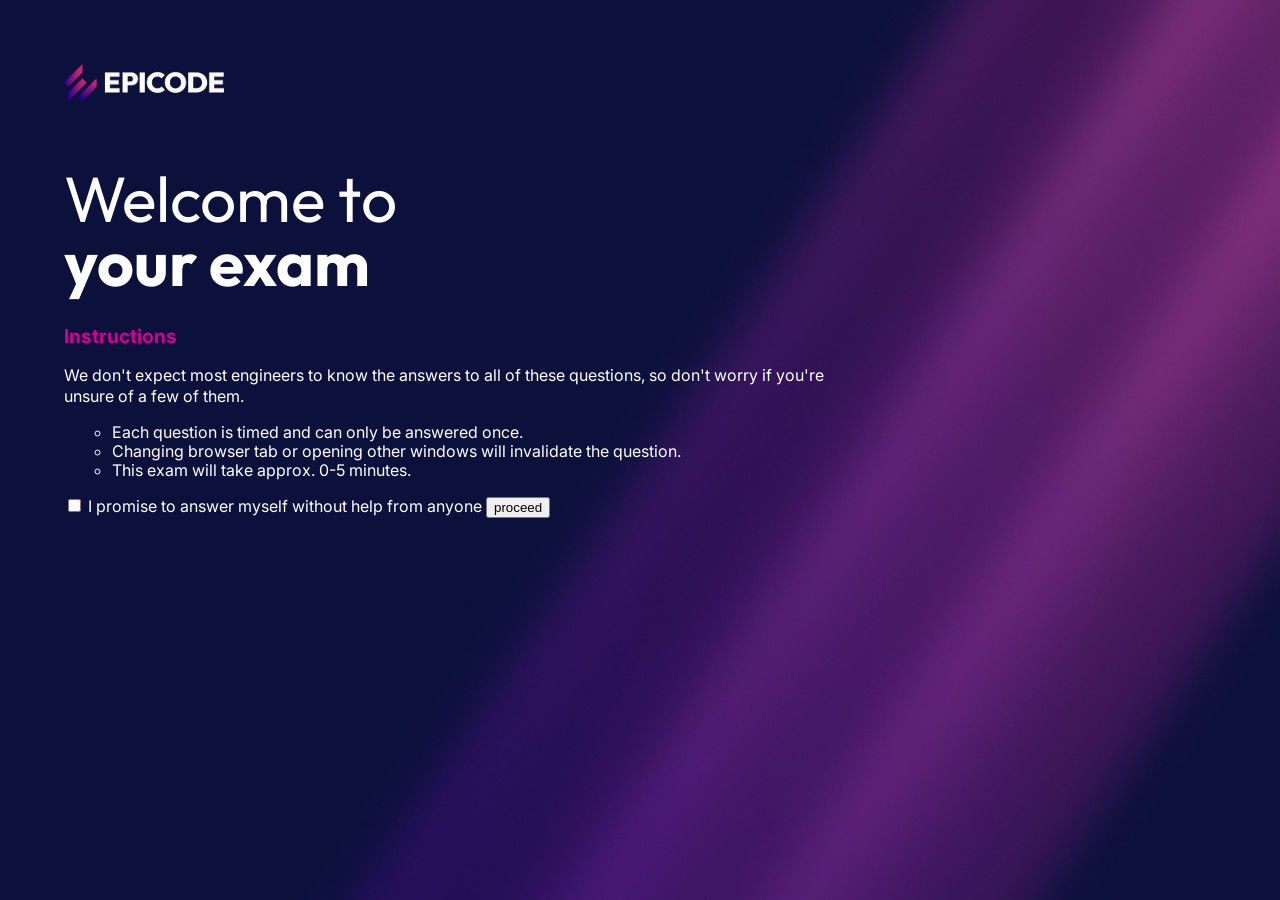
==== index.html @ ae2f1880 "Merge branch 'main' into Gianni-Funzionamento-stelle" ====
<!doctype html>
<html lang="en">
  <head>
    <meta charset="UTF-8" />
    <meta name="viewport" content="width=device-width, initial-scale=1.0" />
    <title>Welcome</title>
    <link rel="stylesheet" href="./assets/style/reset-style.css" />
    <link rel="stylesheet" href="./assets/style/normalize.css" />
    <link rel="stylesheet" href="./assets/style/style-base.css" />
  </head>
  <body>
    <div class="contenitore-generale">
      <header>
        <!-- Logo -->
        <img class="logo" src="./assets/img/epicode_logo.png" alt="" />
      </header>
      <main>
        <!-- titolo -->
        <section id="welcome-section">
          <h1>
            Welcome to <br />
            <span class="titles-bold">your exam</span>
          </h1>
          <!-- istruzioni -->
          <h4>Instructions</h4>
          <p>
            We don't expect most engineers to know the answers to all of these questions, so don't
            worry if you're unsure of a few of them.
          </p>
          <!-- lista -->
          <ul>
            <li>Each question is timed and can only be answered once.</li>
            <li>Changing browser tab or opening other windows will invalidate the question.</li>
            <li>This exam will take approx. 0-5 minutes.</li>
          </ul>
        </section>
        <!-- Promessa e bottone -->
        <section>
          <form>
            <input type="checkbox" id="checkbox-promise" />
            <label for="checkbox-promise"
              >I promise to answer myself without help from anyone</label
            >
            <button type="button">proceed</button>
          </form>
        </section>
      </main>
      <footer></footer>
    </div>
  </body>
</html>
---- assets/style/style-base.css ----
@import url("https://fonts.googleapis.com/css2?family=Inter:ital,opsz,wght@0,14..32,100..900;1,14..32,100..900&family=Outfit:wght@100..900&display=swap");

.no-display {
  display: none;
}
body {
  background-image: url(../img/bg.jpg);
  background-size: cover;
  color: white;
  font-family: "Inter", sans-serif;
  font-optical-sizing: auto;
  font-weight: 400;
  font-style: normal;
}

.logo {
  width: 10em;
}

.contenitore-generale {
  max-width: 1300px;
  margin: 0 auto;
  padding: 4em;
}

h1 {
  font-size: 4em;
  margin-bottom: 0.5em;
}

h1,
h2,
h3 {
  font-family: "Outfit", sans-serif;
  font-optical-sizing: auto;
  font-weight: 400;
  font-style: normal;
}

h4 {
  color: #d20094;
  font-size: 1.2em;
}

#welcome-section {
  max-width: 70%;
}

.titles-bold {
  font-weight: 700;
}

/* Stile Timer  Rilavorabile*/

.timer-container {
  position: relative;
  width: 120px;
  height: 120px;
  margin: 0 auto;
  display: flex;
  justify-content: center;
  align-items: center;
}

.timer-bg {
  fill: none; /* No fill; only stroke */
  stroke: #e0e0e0; /* Light gray background */
  stroke-width: 8; /* Thickness of the circle */
}

.progresso-timer {
  fill: none;
  stroke: #4caf50; /* linea Countdown */
  stroke-width: 8;
  stroke-linecap: round; /* fine linea arrotondato*/
  /* Stroke-dasharray: Total length of the stroke (circumference) */
  stroke-dasharray: 283; /* Circumference = 2πr (r=45 → 2*3.14*45 ≈ 283) */
  stroke-dashoffset: 0; /* Start with full circle visible */
  transition: stroke-dashoffset 1s linear; /* animazione */
}

.numeri-timer {
  position: absolute;
}
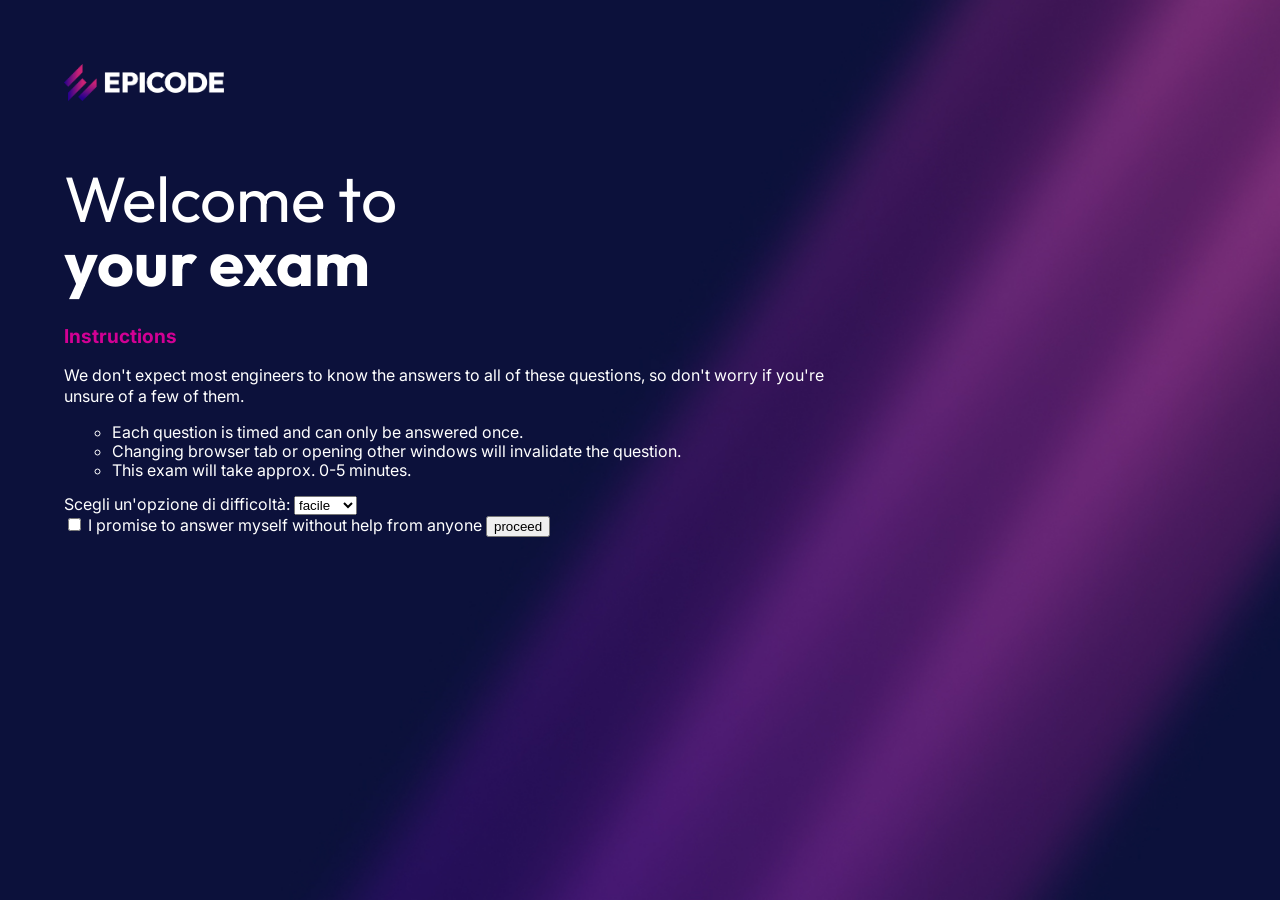
==== commit 1dad7caf: "Final commit star rating" ====
--- a/index.html
+++ b/index.html
@@ -33,6 +33,13 @@
             <li>Changing browser tab or opening other windows will invalidate the question.</li>
             <li>This exam will take approx. 0-5 minutes.</li>
           </ul>
+
+          <label for="scelta">Scegli un'opzione di difficoltà:</label>
+          <select name="scelta" id="scelta">
+            <option value="facile">facile</option>
+            <option value="medio">medio</option>
+            <option value="difficile">difficile</option>
+          </select>
         </section>
         <!-- Promessa e bottone -->
         <section>
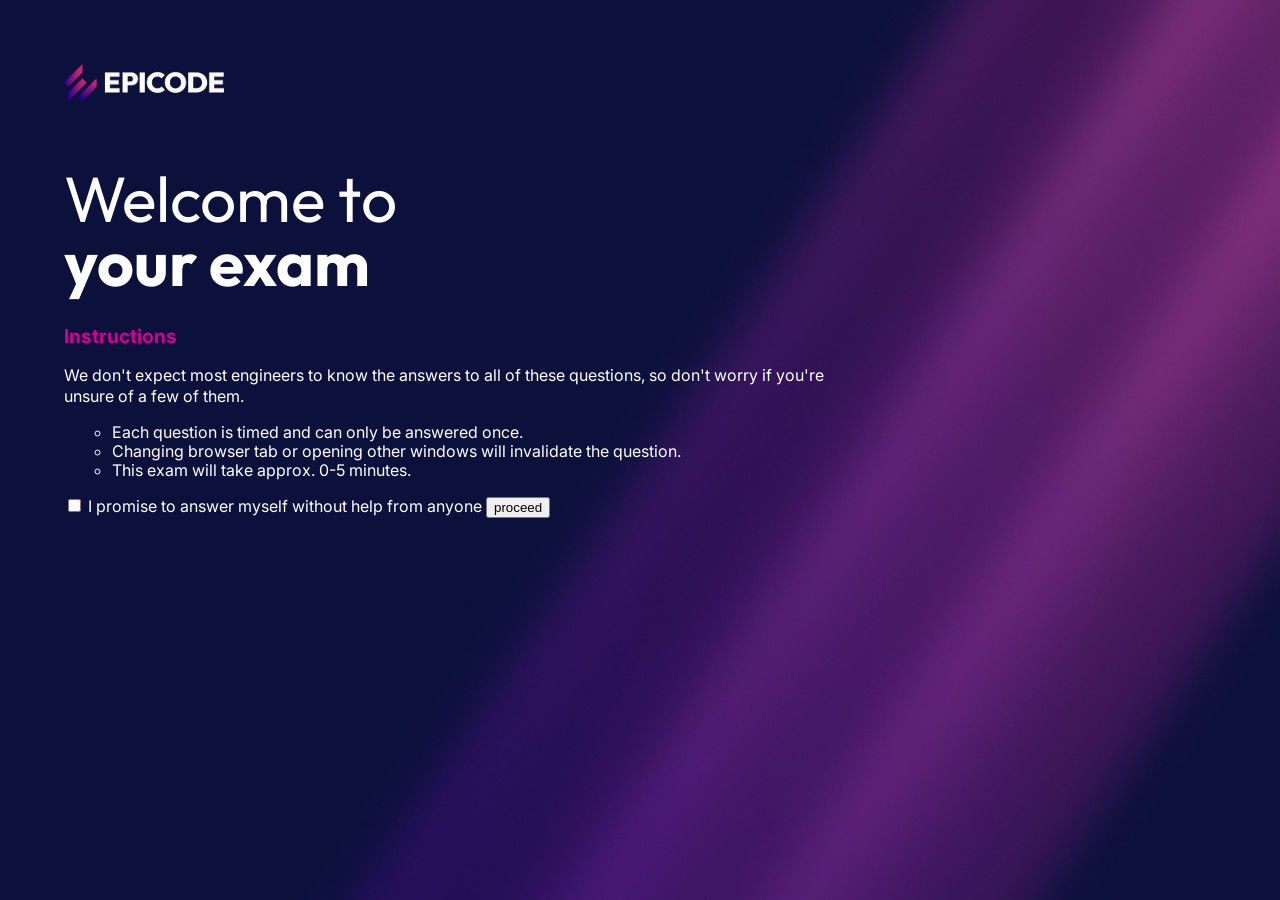
==== commit bf2a97eb: "timer provvisorio (salta di 2 e accellera" ====
--- a/index.html
+++ b/index.html
@@ -24,35 +24,32 @@
           <!-- istruzioni -->
           <h4>Instructions</h4>
           <p>
-            We don't expect most engineers to know the answers to all of these questions, so don't
-            worry if you're unsure of a few of them.
+            We don't expect most engineers to know the answers to all of these
+            questions, so don't worry if you're unsure of a few of them.
           </p>
           <!-- lista -->
           <ul>
             <li>Each question is timed and can only be answered once.</li>
-            <li>Changing browser tab or opening other windows will invalidate the question.</li>
+            <li>
+              Changing browser tab or opening other windows will invalidate the
+              question.
+            </li>
             <li>This exam will take approx. 0-5 minutes.</li>
           </ul>
-
-          <label for="scelta">Scegli un'opzione di difficoltà:</label>
-          <select name="scelta" id="scelta">
-            <option value="facile">facile</option>
-            <option value="medio">medio</option>
-            <option value="difficile">difficile</option>
-          </select>
         </section>
         <!-- Promessa e bottone -->
         <section>
-          <form>
-            <input type="checkbox" id="checkbox-promise" />
+          <form action="./pagina-test.html">
+            <input type="checkbox" id="checkbox-promise" required />
             <label for="checkbox-promise"
               >I promise to answer myself without help from anyone</label
             >
-            <button type="button">proceed</button>
+            <button type="submit">proceed</button>
           </form>
         </section>
       </main>
       <footer></footer>
     </div>
+    <script src="./assets/script/script.js"></script>
   </body>
 </html>
--- a/assets/style/style-base.css
+++ b/assets/style/style-base.css
@@ -2,6 +2,10 @@
 
 .no-display {
   display: none;
+}
+
+.text-center {
+  text-align: center;
 }
 body {
   background-image: url(../img/bg.jpg);
@@ -37,6 +41,10 @@
   font-style: normal;
 }
 
+h2 {
+  font-size: 3em;
+  font-weight: 700;
+}
 h4 {
   color: #d20094;
   font-size: 1.2em;
@@ -82,3 +90,51 @@
 .numeri-timer {
   position: absolute;
 }
+
+/*CSS pagina feedback */
+
+.feedback-box {
+  padding: 10px;
+  margin-bottom: 20px;
+}
+
+textarea {
+  width: 100%;
+  background: transparent;
+  color: white;
+  resize: none;
+  font-size: 14px;
+  border-style: none none solid none;
+  border-bottom: 2px solid #d20094;
+}
+
+textarea::placeholder {
+  color: #90a4ae;
+  font-family: "Inter", sans-serif;
+}
+
+.subtitle {
+  font-size: 1.5em;
+  color: #cfd8dc;
+  margin-bottom: 20px;
+  line-height: 1.4;
+}
+
+#stelline {
+  margin-bottom: 6em;
+}
+
+.btn {
+  padding: 12px 25px;
+  border: none;
+  color: #00363a;
+  filter: blur(px);
+  font-weight: 600;
+  cursor: pointer;
+  transition: 0.3s;
+  background-color: #00ffff;
+}
+
+.btn:hover {
+  box-shadow: 0 0 10px 5px #00ffff;
+}
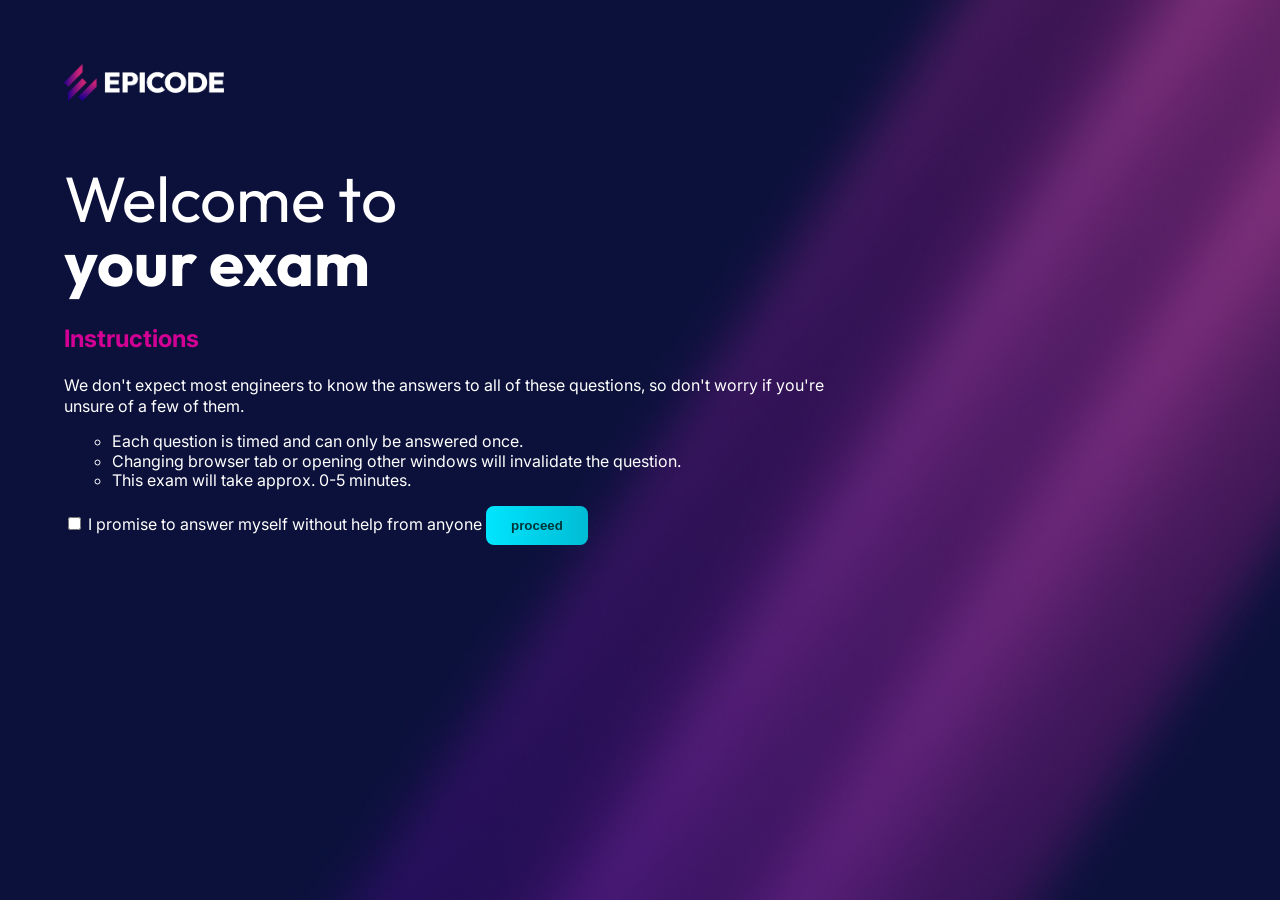
==== commit 2241c29f: "initial commit" ====
--- a/index.html
+++ b/index.html
@@ -24,16 +24,13 @@
           <!-- istruzioni -->
           <h4>Instructions</h4>
           <p>
-            We don't expect most engineers to know the answers to all of these
-            questions, so don't worry if you're unsure of a few of them.
+            We don't expect most engineers to know the answers to all of these questions, so don't
+            worry if you're unsure of a few of them.
           </p>
           <!-- lista -->
           <ul>
             <li>Each question is timed and can only be answered once.</li>
-            <li>
-              Changing browser tab or opening other windows will invalidate the
-              question.
-            </li>
+            <li>Changing browser tab or opening other windows will invalidate the question.</li>
             <li>This exam will take approx. 0-5 minutes.</li>
           </ul>
         </section>
@@ -44,7 +41,7 @@
             <label for="checkbox-promise"
               >I promise to answer myself without help from anyone</label
             >
-            <button type="submit">proceed</button>
+            <button class="btn" type="submit">proceed</button>
           </form>
         </section>
       </main>
--- a/assets/style/style-base.css
+++ b/assets/style/style-base.css
@@ -42,12 +42,12 @@
 }
 
 h2 {
-  font-size: 3em;
+  font-size: 2em;
   font-weight: 700;
 }
 h4 {
   color: #d20094;
-  font-size: 1.2em;
+  font-size: 1.5em;
 }
 
 #welcome-section {
@@ -127,14 +127,14 @@
 .btn {
   padding: 12px 25px;
   border: none;
+  border-radius: 8px;
+  background: linear-gradient(90deg, #00e5ff, #00bcd4);
   color: #00363a;
-  filter: blur(px);
   font-weight: 600;
   cursor: pointer;
   transition: 0.3s;
-  background-color: #00ffff;
 }
 
 .btn:hover {
-  box-shadow: 0 0 10px 5px #00ffff;
+  box-shadow: 0 5px 15px rgba(0, 229, 255, 0.4);
 }
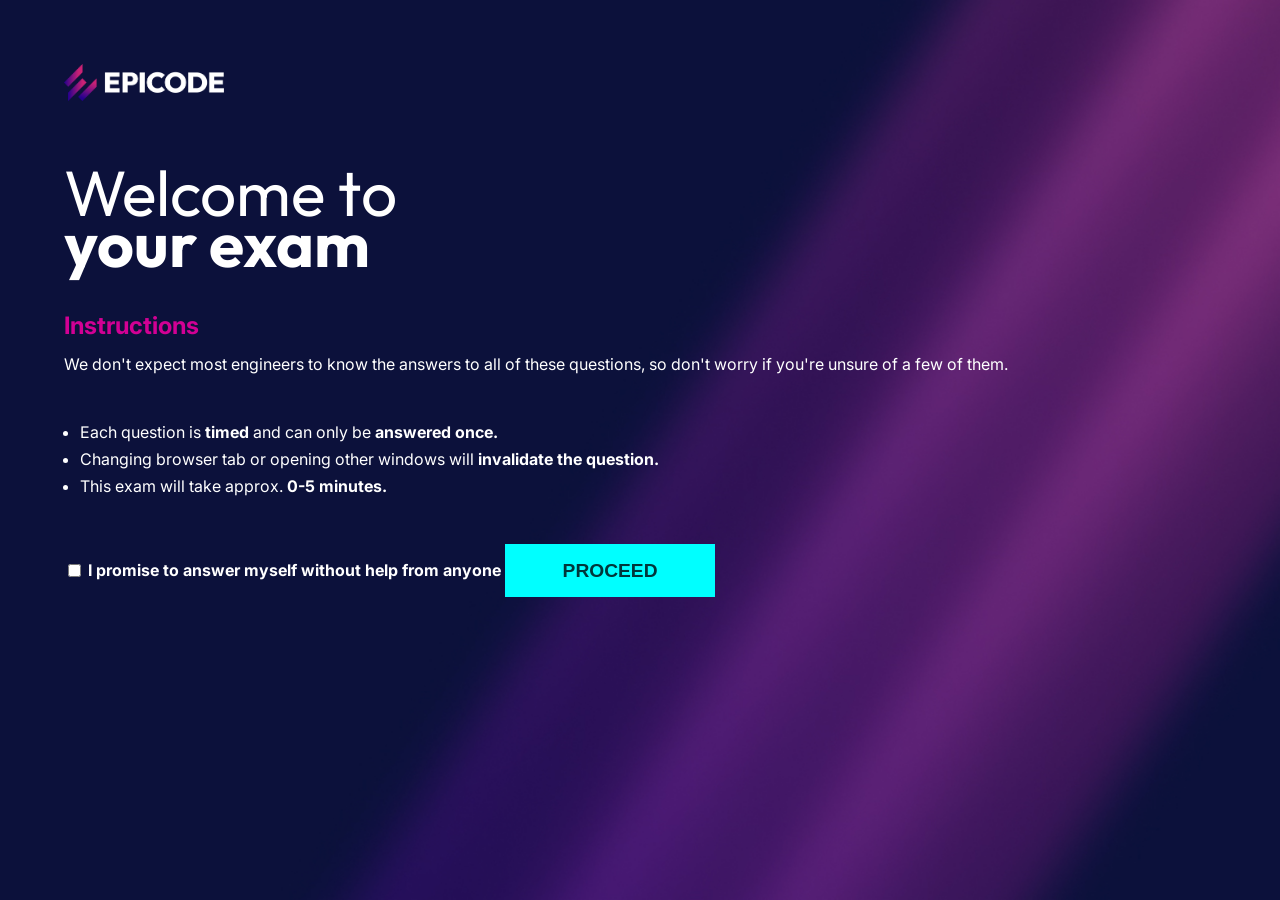
==== commit 4ddc52b0: "CSS update" ====
--- a/index.html
+++ b/index.html
@@ -19,7 +19,7 @@
         <section id="welcome-section">
           <h1>
             Welcome to <br />
-            <span class="titles-bold">your exam</span>
+            <span class="text-bold">your exam</span>
           </h1>
           <!-- istruzioni -->
           <h4>Instructions</h4>
@@ -29,9 +29,15 @@
           </p>
           <!-- lista -->
           <ul>
-            <li>Each question is timed and can only be answered once.</li>
-            <li>Changing browser tab or opening other windows will invalidate the question.</li>
-            <li>This exam will take approx. 0-5 minutes.</li>
+            <li>
+              Each question is <span class="text-bold">timed</span> and can only be
+              <span class="text-bold">answered once.</span>
+            </li>
+            <li>
+              Changing browser tab or opening other windows will
+              <span class="text-bold">invalidate the question.</span>
+            </li>
+            <li>This exam will take approx. <span class="text-bold">0-5 minutes.</span></li>
           </ul>
         </section>
         <!-- Promessa e bottone -->
@@ -39,7 +45,9 @@
           <form action="./pagina-test.html">
             <input type="checkbox" id="checkbox-promise" required />
             <label for="checkbox-promise"
-              >I promise to answer myself without help from anyone</label
+              ><span class="text-bold"
+                >I promise to answer myself without help from anyone</span
+              ></label
             >
             <button class="btn" type="submit">proceed</button>
           </form>
--- a/assets/style/style-base.css
+++ b/assets/style/style-base.css
@@ -1,4 +1,40 @@
 @import url("https://fonts.googleapis.com/css2?family=Inter:ital,opsz,wght@0,14..32,100..900;1,14..32,100..900&family=Outfit:wght@100..900&display=swap");
+
+/* Regole generali */
+body {
+  background-image: url(../img/bg.jpg);
+  background-size: cover;
+  color: white;
+  font-family: "Inter", sans-serif;
+  font-optical-sizing: auto;
+  font-weight: 400;
+  font-style: normal;
+}
+
+h1,
+h2,
+h3 {
+  font-family: "Outfit", sans-serif;
+  font-optical-sizing: auto;
+  font-weight: 400;
+  font-style: normal;
+  line-height: 0.8em;
+}
+
+h1 {
+  font-size: 4em;
+  margin-bottom: 0.7em;
+}
+
+h2 {
+  font-size: 2em;
+  font-weight: 700;
+}
+h4 {
+  color: #d20094;
+  font-size: 1.5em;
+  margin: 0;
+}
 
 .no-display {
   display: none;
@@ -7,14 +43,9 @@
 .text-center {
   text-align: center;
 }
-body {
-  background-image: url(../img/bg.jpg);
-  background-size: cover;
-  color: white;
-  font-family: "Inter", sans-serif;
-  font-optical-sizing: auto;
-  font-weight: 400;
-  font-style: normal;
+
+.text-bold {
+  font-weight: 700;
 }
 
 .logo {
@@ -27,35 +58,30 @@
   padding: 4em;
 }
 
-h1 {
-  font-size: 4em;
-  margin-bottom: 0.5em;
+.btn {
+  text-transform: uppercase;
+  padding: 0.8em 3em;
+  border: none;
+  background-color: #00ffff;
+  color: #00363a;
+  font-weight: 600;
+  font-size: 1.2em;
+  cursor: pointer;
+  transition: 0.3s;
 }
 
-h1,
-h2,
-h3 {
-  font-family: "Outfit", sans-serif;
-  font-optical-sizing: auto;
-  font-weight: 400;
-  font-style: normal;
+.btn:hover {
+  box-shadow: 0 0 15px 5px #00ffff80;
 }
 
-h2 {
-  font-size: 2em;
-  font-weight: 700;
+/*CSS Welcome Page*/
+
+#welcome-section ul {
+  margin: 3em 1em;
+  list-style-type: disc;
 }
-h4 {
-  color: #d20094;
-  font-size: 1.5em;
-}
-
-#welcome-section {
-  max-width: 70%;
-}
-
-.titles-bold {
-  font-weight: 700;
+#welcome-section li {
+  margin-bottom: 0.5em;
 }
 
 /* Stile Timer  Rilavorabile*/
@@ -123,18 +149,3 @@
 #stelline {
   margin-bottom: 6em;
 }
-
-.btn {
-  padding: 12px 25px;
-  border: none;
-  border-radius: 8px;
-  background: linear-gradient(90deg, #00e5ff, #00bcd4);
-  color: #00363a;
-  font-weight: 600;
-  cursor: pointer;
-  transition: 0.3s;
-}
-
-.btn:hover {
-  box-shadow: 0 5px 15px rgba(0, 229, 255, 0.4);
-}
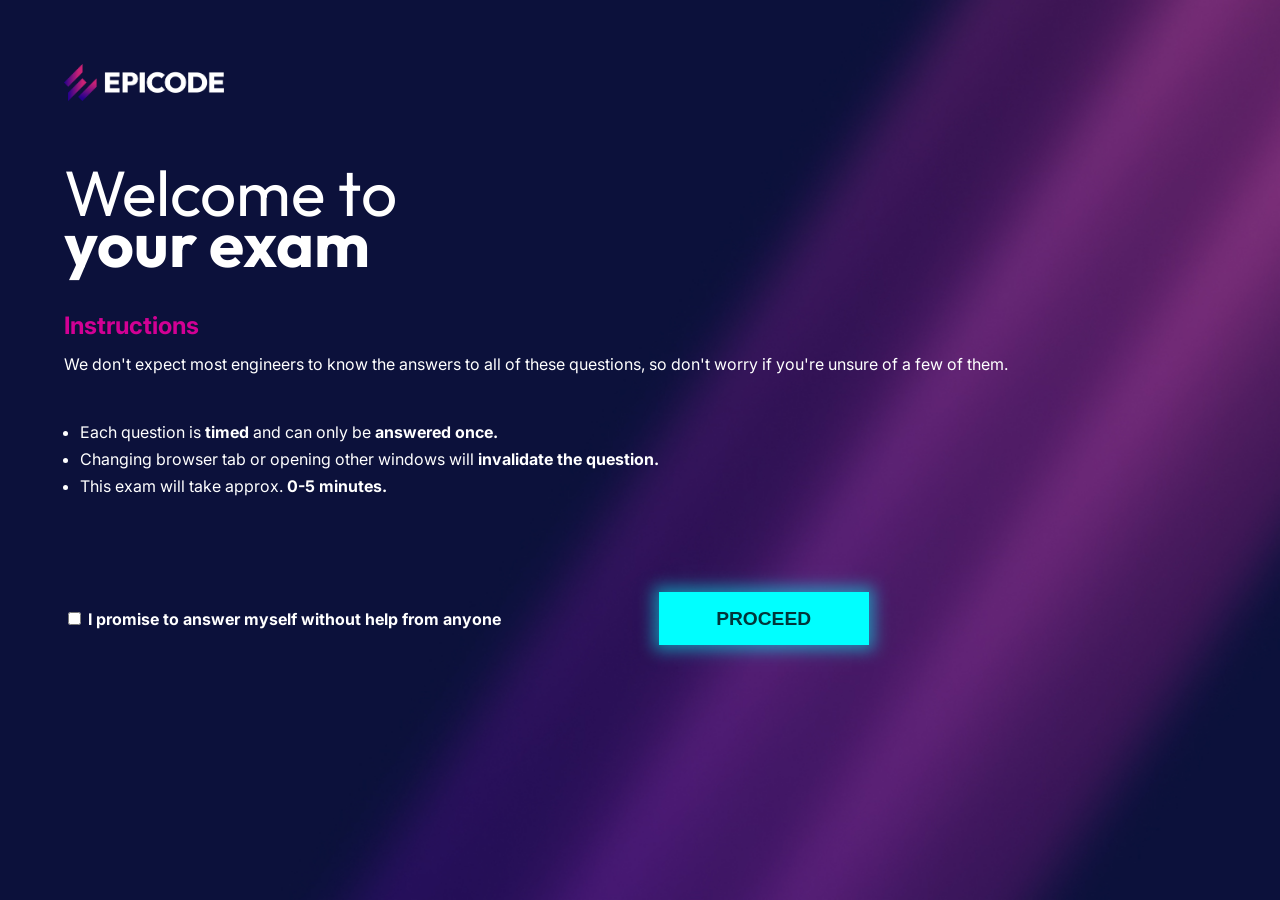
==== commit 06365344: "CSS welcome page" ====
--- a/index.html
+++ b/index.html
@@ -42,13 +42,12 @@
         </section>
         <!-- Promessa e bottone -->
         <section>
-          <form action="./pagina-test.html">
-            <input type="checkbox" id="checkbox-promise" required />
-            <label for="checkbox-promise"
-              ><span class="text-bold"
-                >I promise to answer myself without help from anyone</span
-              ></label
-            >
+          <form id="form-welcome" action="./pagina-test.html">
+            <label for="checkbox-promise">
+              <input type="checkbox" id="checkbox-promise" required />
+              <span class="checkmark"></span>
+              <span class="text-bold">I promise to answer myself without help from anyone</span>
+            </label>
             <button class="btn" type="submit">proceed</button>
           </form>
         </section>
--- a/assets/style/style-base.css
+++ b/assets/style/style-base.css
@@ -68,9 +68,6 @@
   font-size: 1.2em;
   cursor: pointer;
   transition: 0.3s;
-}
-
-.btn:hover {
   box-shadow: 0 0 15px 5px #00ffff80;
 }
 
@@ -82,6 +79,16 @@
 }
 #welcome-section li {
   margin-bottom: 0.5em;
+}
+
+#form-welcome {
+  margin-top: 6em;
+}
+
+#form-welcome button {
+  margin-left: 8em;
+  display: inline-block;
+  text-align: end;
 }
 
 /* Stile Timer  Rilavorabile*/
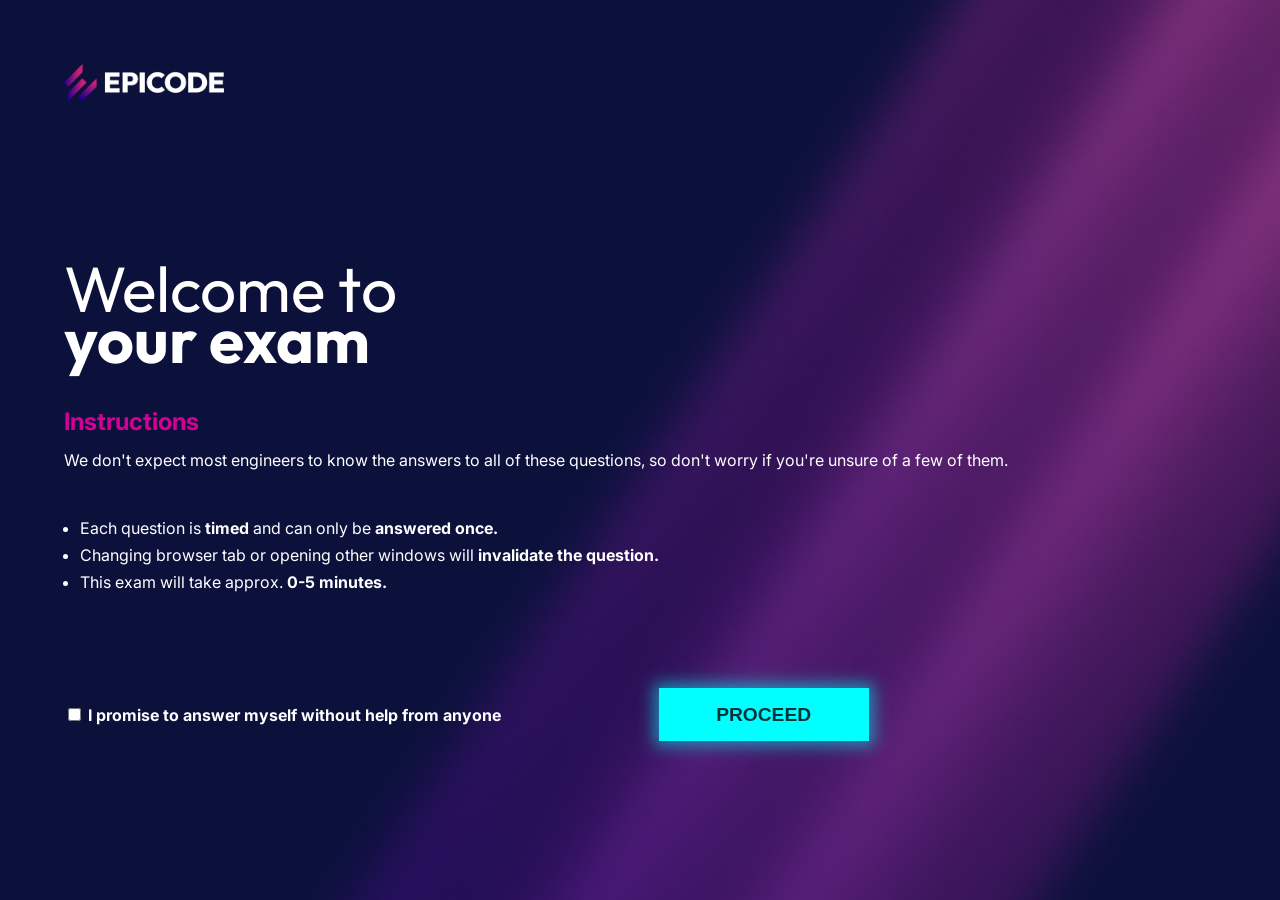
==== commit d825ad3c: "welcome done" ====
--- a/index.html
+++ b/index.html
@@ -11,8 +11,9 @@
   <body>
     <div class="contenitore-generale">
       <header>
-        <!-- Logo -->
-        <img class="logo" src="./assets/img/epicode_logo.png" alt="" />
+        <div class="logo">
+          <img src="./assets/img/epicode_logo.png" alt="Logo Epicode" />
+        </div>
       </header>
       <main>
         <!-- titolo -->
--- a/assets/style/style-base.css
+++ b/assets/style/style-base.css
@@ -9,6 +9,10 @@
   font-optical-sizing: auto;
   font-weight: 400;
   font-style: normal;
+}
+
+header {
+  margin-bottom: 10em;
 }
 
 h1,
@@ -49,6 +53,11 @@
 }
 
 .logo {
+  display: inline-block;
+  width: fit-content;
+}
+
+.logo img {
   width: 10em;
 }
 
@@ -91,33 +100,40 @@
   text-align: end;
 }
 
+/* CSS pagina test*/
+
 /* Stile Timer  Rilavorabile*/
 
 .timer-container {
-  position: relative;
   width: 120px;
   height: 120px;
-  margin: 0 auto;
+  margin: 0;
   display: flex;
   justify-content: center;
   align-items: center;
+  float: right;
+  margin: 10px;
 }
 
 .timer-bg {
   fill: none; /* No fill; only stroke */
-  stroke: #e0e0e0; /* Light gray background */
+  stroke: #e0e0e07d; /* Light gray background */
   stroke-width: 8; /* Thickness of the circle */
 }
 
 .progresso-timer {
   fill: none;
-  stroke: #4caf50; /* linea Countdown */
-  stroke-width: 8;
+  stroke: #00ffff; /* linea Countdown */
+  stroke-width: 10;
   stroke-linecap: round; /* fine linea arrotondato*/
   /* Stroke-dasharray: Total length of the stroke (circumference) */
   stroke-dasharray: 283; /* Circumference = 2πr (r=45 → 2*3.14*45 ≈ 283) */
   stroke-dashoffset: 0; /* Start with full circle visible */
   transition: stroke-dashoffset 1s linear; /* animazione */
+}
+.numeri-timer {
+  font-family: "Outfit", sans-serif;
+  font-size: 3em;
 }
 
 .numeri-timer {
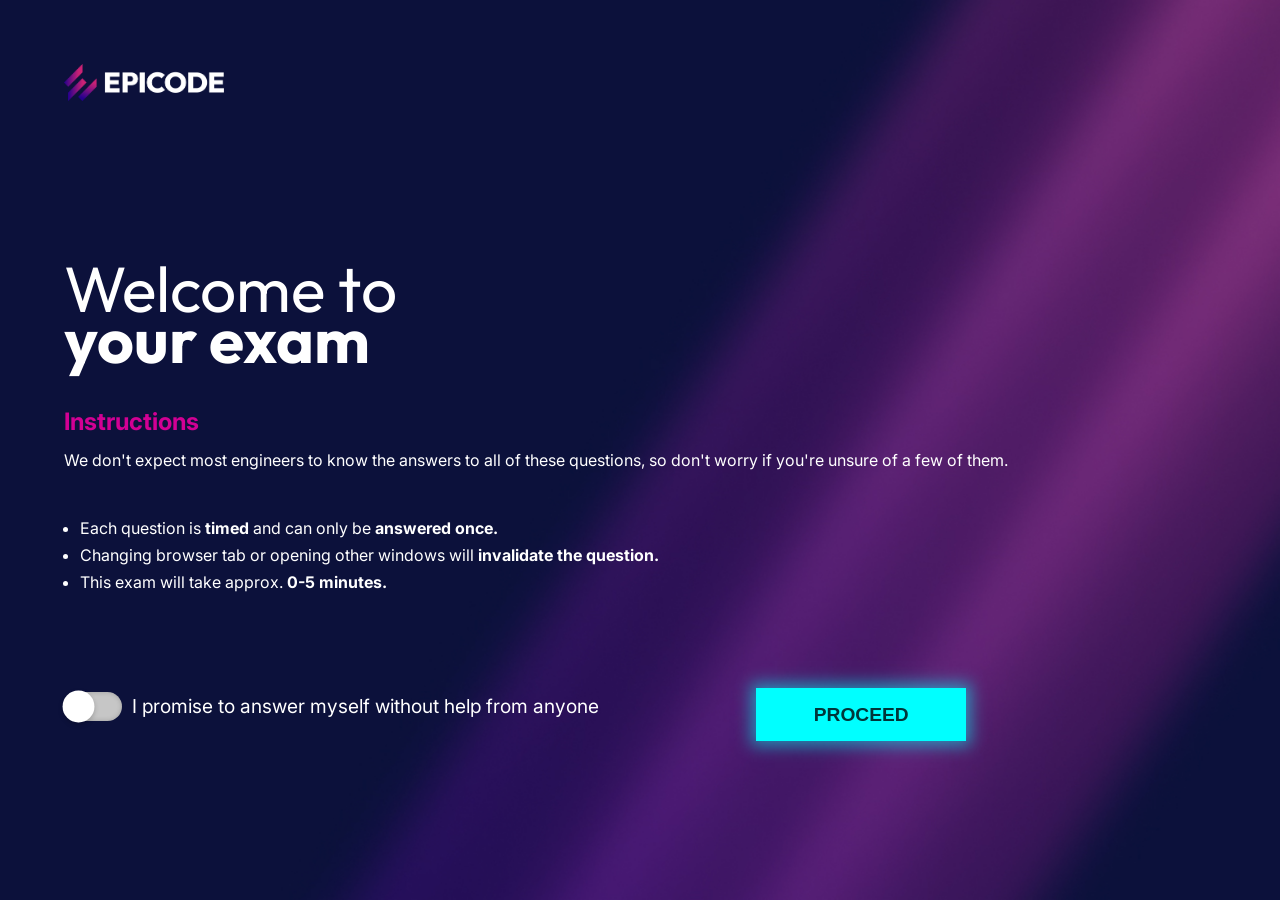
==== commit e4ebcdaa: "Update index.html" ====
--- a/index.html
+++ b/index.html
@@ -47,7 +47,7 @@
             <label for="checkbox-promise">
               <input type="checkbox" id="checkbox-promise" required />
               <span class="checkmark"></span>
-              <span class="text-bold">I promise to answer myself without help from anyone</span>
+              <span>I promise to answer myself without help from anyone</span>
             </label>
             <button class="btn" type="submit">proceed</button>
           </form>
--- a/assets/style/style-base.css
+++ b/assets/style/style-base.css
@@ -59,6 +59,10 @@
 
 .logo img {
   width: 10em;
+}
+
+label {
+  font-size: 1.2em;
 }
 
 .contenitore-generale {
@@ -80,6 +84,22 @@
   box-shadow: 0 0 15px 5px #00ffff80;
 }
 
+button {
+  background: transparent;
+  color: white;
+  border: 2px solid white;
+  padding: 18px 60px;
+  font-size: 1.8rem;
+  font-weight: 700;
+  cursor: pointer;
+  transition: 0.3s ease;
+}
+
+button:hover {
+  background: white;
+  color: #00363a;
+}
+
 /*CSS Welcome Page*/
 
 #welcome-section ul {
@@ -97,18 +117,157 @@
 #form-welcome button {
   margin-left: 8em;
   display: inline-block;
-  text-align: end;
-}
-
-/* CSS pagina test*/
-
-/* Stile Timer  Rilavorabile*/
+}
+
+/* CSS pagina test inizio e bottoni*/
+
+#form-difficoltà #scelta {
+  font-size: 1.3em;
+  margin: 0 1em 0 0.2em;
+  border: none;
+  border-radius: 0;
+  background-color: #00ffff;
+  color: #00363a;
+  text-transform: uppercase;
+}
+
+#form-domande button {
+  width: 20%;
+  padding: 0.8em 3em;
+  border: none;
+  box-shadow:
+    0 -1px 0px 2px #ffffff97,
+    0 -1px 0px 2px #ffffffe8;
+  border-radius: 50px;
+  color: #fff;
+  background-color: #ffffff4a;
+  font-weight: 600;
+  font-size: 1em;
+  cursor: pointer;
+  margin-bottom: 1em;
+}
+
+#form-domande button:hover {
+  background: linear-gradient(to bottom, #d20094, #900080);
+}
+
+#scelta option {
+  font-size: 0.9em;
+}
+
+#form-difficoltà .btn {
+  margin: 2em 0;
+  display: block;
+}
+
+#question-count {
+  font-family: "Outfit", sans-serif;
+  font-size: 1.2em;
+  text-align: center;
+}
+
+#question-count span {
+  color: #d20094;
+}
+
+/*CSS Torta con scritte all'interno*/
+.results-page header {
+  margin: 0;
+}
+
+.results-page {
+  width: 100%;
+  position: relative;
+}
+
+.content {
+  display: flex;
+  align-items: center;
+  justify-content: center;
+  gap: 60px;
+  margin-top: 3em;
+}
+
+.titolo {
+  text-align: center;
+}
+
+.side,
+.chart-inner {
+  display: inline-block;
+  text-align: center;
+}
+.button-wrapper {
+  margin-top: 50px;
+  text-align: center;
+}
+
+.side h2 {
+  font-size: 4rem;
+  font-weight: 300;
+  margin-bottom: 10px;
+}
+
+.side .percent {
+  font-size: 4.2rem;
+  font-weight: 800;
+  line-height: 1;
+  margin-bottom: 8px;
+}
+
+.side p {
+  font-size: 1.8rem;
+  color: #e8e8e8;
+}
+
+.chart-inner h3 {
+  font-size: 1.8rem;
+  font-weight: 700;
+  margin-bottom: 8px;
+}
+
+.chart-inner .highlight,
+.chart-inner .highlight-bocciato {
+  color: #19dbe3;
+  font-size: 1.8rem;
+  font-weight: 800;
+  margin-bottom: 20px;
+}
+.chart-inner .highlight-bocciato {
+  color: #d20094;
+}
+
+.chart-inner p {
+  font-size: 1rem;
+  line-height: 1.4;
+  color: #f2f2f2;
+  margin-bottom: 8px;
+}
+
+canvas {
+  width: 600px;
+  height: 600px;
+}
+
+.grafico {
+  position: relative;
+}
+.chart-inner {
+  position: absolute;
+  box-sizing: border-box;
+  top: 10em;
+  right: 0;
+  padding: 0 8em;
+}
+
+/* Stile Timer*/
 
 .timer-container {
   width: 120px;
   height: 120px;
   margin: 0;
   display: flex;
+  flex-direction: column;
   justify-content: center;
   align-items: center;
   float: right;
@@ -152,9 +311,10 @@
   background: transparent;
   color: white;
   resize: none;
-  font-size: 14px;
-  border-style: none none solid none;
+  border: none;
   border-bottom: 2px solid #d20094;
+  font-family: "Inter", sans-serif;
+  height: 5em;
 }
 
 textarea::placeholder {
@@ -172,3 +332,55 @@
 #stelline {
   margin-bottom: 6em;
 }
+
+/* Label resa relativa per consentire di modificare lo switch */
+label[for="checkbox-promise"] {
+  position: relative;
+  display: inline-flex;
+  align-items: center;
+  gap: 10px;
+  cursor: pointer;
+}
+
+/* L'input originiale viene nascosto ma è sempre cliccabile */
+#checkbox-promise {
+  opacity: 0;
+  position: absolute;
+}
+
+/* Stile sfondo switch */
+.checkmark {
+  position: relative;
+  width: 3em;
+  height: 1.5em;
+  background: #c6c6c6;
+  border-radius: 20px;
+  transition: 0.5s;
+  box-shadow: inset 0 0 5px rgba(0, 0, 0, 0.2);
+  display: inline-block;
+}
+
+/* Stile pallino switch */
+.checkmark::before {
+  content: "";
+  position: absolute;
+  width: 1.5em;
+  height: 1.5em;
+  border-radius: 50%;
+  background: #fff;
+  top: 0;
+  left: 0;
+  transform: scale(1.1);
+  box-shadow: 0 2px 5px rgba(0, 0, 0, 0.2);
+  transition: 0.5s;
+}
+
+/* Quando l'input è checkato, cambia il colore */
+#checkbox-promise:checked + .checkmark {
+  background: #00ffff;
+}
+
+/* Quando l'input è checkato, sposta il pallino */
+#checkbox-promise:checked + .checkmark::before {
+  left: 1.5em;
+}
